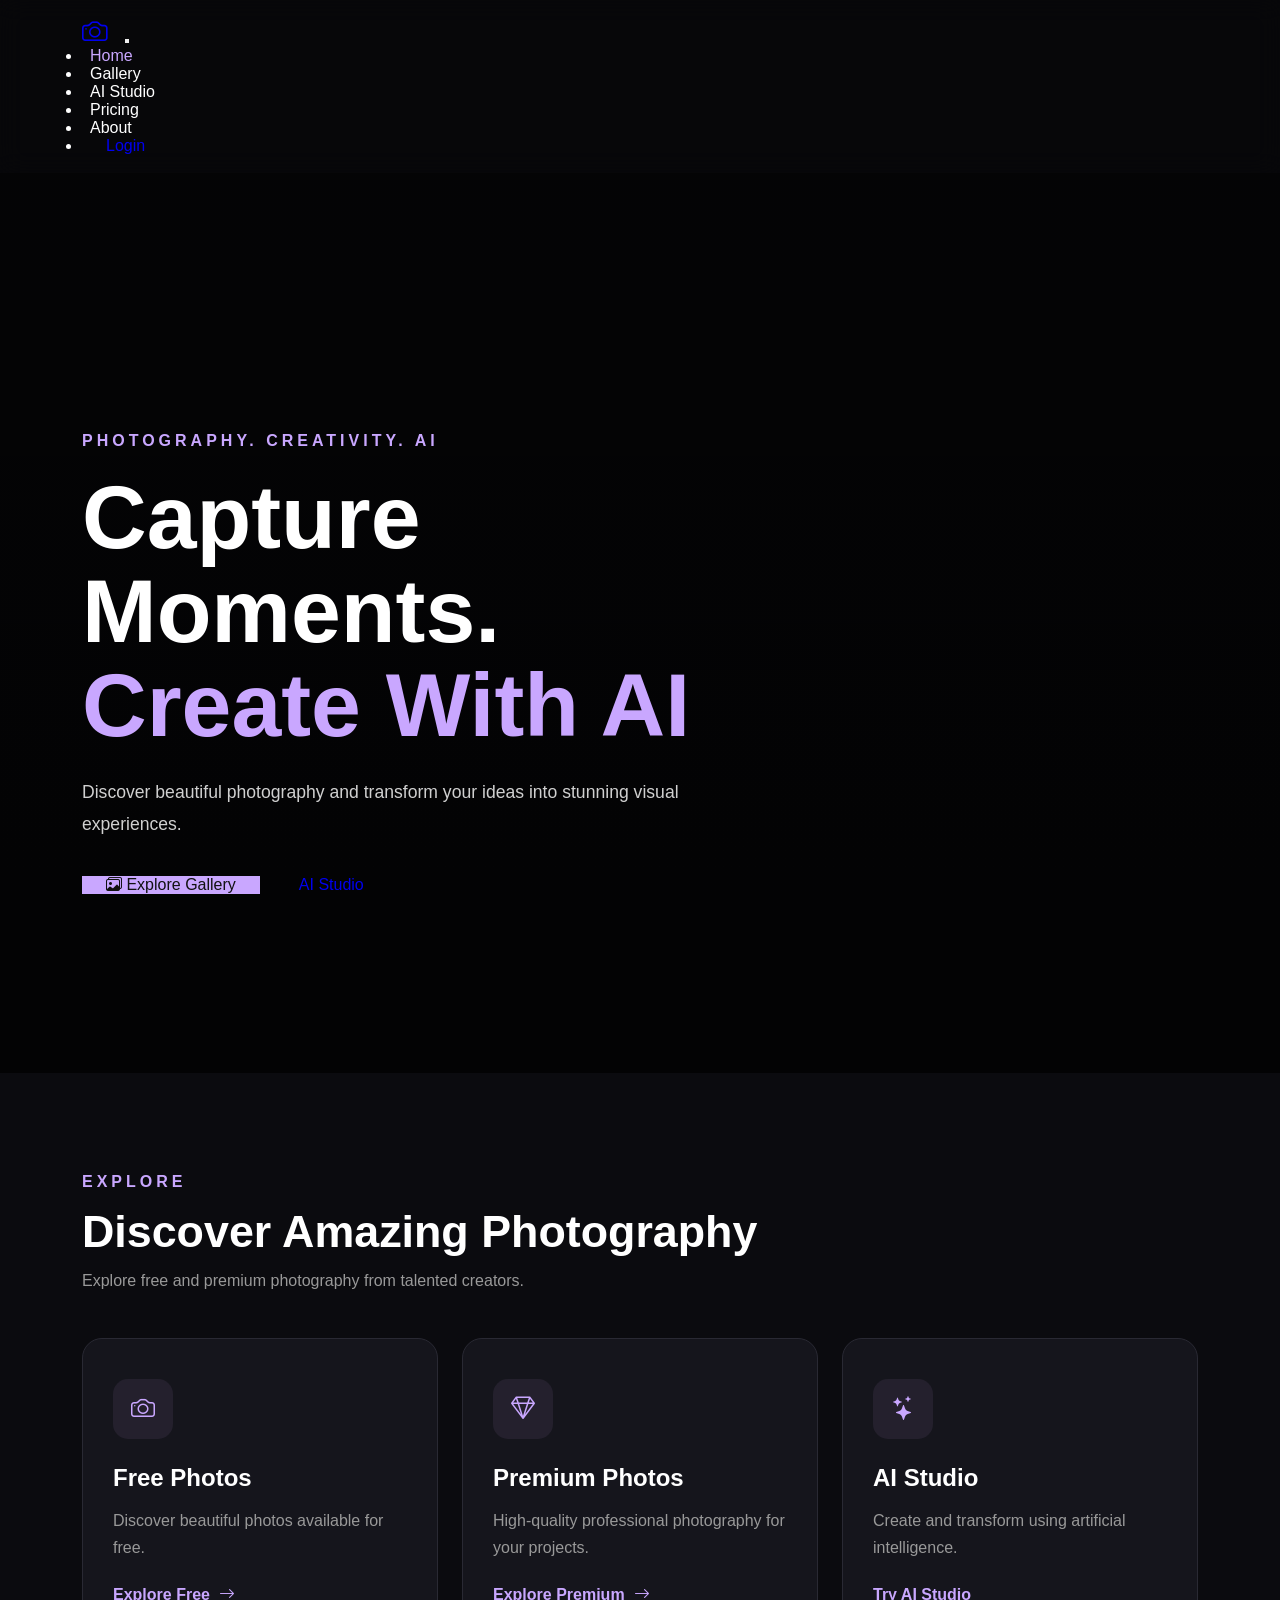
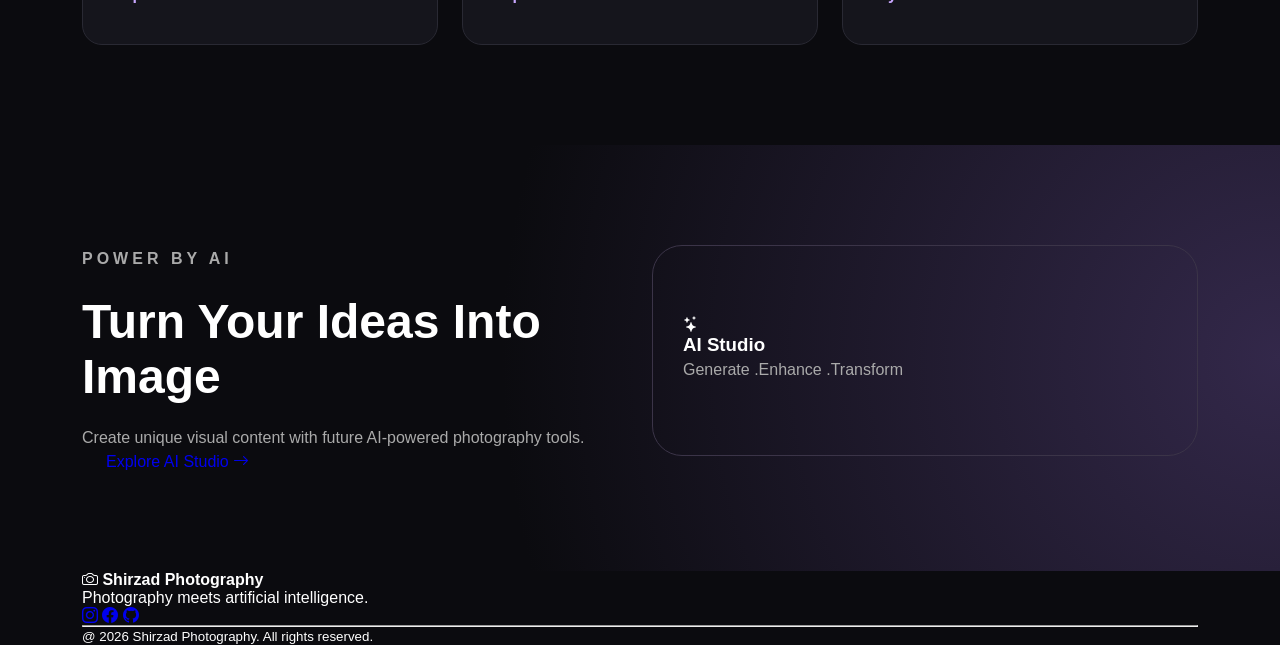
==== Photography Website/index.html @ e601b2ee "Photogragphy I start This Website." ====
<!DOCTYPE html>
<html lang="en">
<head>
<meta charset="UTf-8">
<meta name="viewport" content="width=device-width,initial-scale=1.0">
<title>Shirzad Photography</title>
<!---Bootstrap Css---> 
    <link
        rel="stylesheet" href="bootstrap-5.3.8-dist/css/bootstrap-grid.min.css">
<!---- Bootstrap Icons----->
 <link
        rel="stylesheet"
        href="https://cdn.jsdelivr.net/npm/bootstrap-icons@1.13.1/font/bootstrap-icons.min.css">
<!---link Css---->
<link rel="stylesheet" href="Css/style.css"> 
</head>
<body>
    <!----Navbar--->
    <nav class="navbar navbar-expand-lg navbar-dark fixed-top">
        <div class="container">
            <a class="navbar-brand fw-bold" href="#">
                <i class="bi bi-camera"></i>
            </a>
            <button class="navbar-toggler"
                    type="button"
                    data-bs-toggle="collapse"
                    data-bs-target="#navbarNav">
                    <span class="navbar-toggler-icon"></span>
                </button>
                <div class="collapse navbar-collapse" id="navbarNav">
                    <ul class="navbar-nav mx-auto">
                        <li class="nav-item">
                            <a class="nav-link active" href="#">Home</a>
                        </li>
                        <li class="nav-item">
                            <a class="nav-link" href="#">Gallery</a>
                        </li>
                        <li class="nav-item">
                            <a class="nav-link" href="#">AI Studio</a>
                        </li>
                        <li class="nav-item">
                            <a class="nav-link" href="#">Pricing</a>
                        </li>
                        <li class="nav-item">
                            <a class="nav-link" href="#">About</a>
                        </li>
                        <li class="nav-item">
                            <a href="#" class="btn btn-light rounded-pill px-4">Login</a>
                        </li>
                    </ul>
                </div>   
        </div>
    </nav>
    <!---Hero Section---> 
    <section class="hero">
        <div class="container">
            <div class="hero-content">
                <p class="hero-subtitle">PHOTOGRAPHY. CREATIVITY. AI</p>
                <h1> Capture Moments. <br>
                    <span>Create With AI</span>
                </h1>
                <p class="hero-text">Discover beautiful photography and transform your ideas into stunning visual experiences.
                </p>
                <div class="hero-buttons">
                    <a href="#" class="btn btn-primary btn-lg rounded-pill px-4">
                        <i class="bi bi-images"></i>
                        Explore Gallery
                    </a>
                    <a href="#" class="btn btn-outline-light btn-lg rounded-pill px-4">
                        <i bi bi-stars></i>
                        AI Studio
                    </a>
                </div>
            </div>
        </div>
    </section>
    <!-----Gallery Preview------>
    <section class="gallery-section">
        <div class="container">
            <div class="section-title text-center">
                <p>EXPLORE</p>
                <h2> Discover Amazing Photography</h2>
                <span> Explore free and premium photography from talented creators.</span>
            </div>
            <div class="row g-4 mt-4">
                <!---Free--->
                <div class="col-md-4">
                    <div class="gallery-card">
                        <div class="card-icon">
                            <i class="bi bi-camera"></i>
                        </div>
                        <h3>Free Photos</h3>
                        <p>Discover beautiful photos available for free.</p>
                        <a href="#">Explore Free
                            <i class="bi bi-arrow-right"></i>
                        </a>
                    </div>
                </div>
                <!----Premium--->
                <div class="col-md-4">
                    <div class="gallery-card premium">
                        <div class="card-icon">
                            <i class="bi bi-gem"></i>
                        </div>
                        <h3>Premium Photos</h3>
                        <p>High-quality professional photography for your projects.</p>
                        <a href="#">Explore Premium
                            <i class="bi bi-arrow-right"></i>
                        </a>
                    </div>
                </div>
                <!---AI--->
                <div class="col-md-4">
                    <div class="gallery-card ai">
                        <div class="card-icon">
                            <i class="bi bi-stars"></i>
                        </div>
                        <h3>AI Studio</h3>
                        <p>Create and transform using artificial intelligence.</p>
                        <a href="#">Try AI Studio 
                            <i class="bi bi-arrw-right"></i>
                        </a>
                    </div>
                </div>
            </div>
        </div>
    </section>
    <!---AI Section--->
    <section class="ai-section">
        <div class="container">
            <div class="row align-item-cneter">
                <div class="col-lg-6">
                    <P class="ai-subtitle">POWER BY AI</P>
                    <h2>Turn Your Ideas Into Image</h2>
                    <P> Create unique visual content with future AI-powered photography tools.</P>
                    <a  href="#" class="btn btn-light rounded-pill px-4"> Explore AI Studio
                        <i class="bi bi-arrow-right"></i>
                    </a>
                </div>
                <div class="col-lg-6 text-center">
                    <div class="ai-box">
                        <i class="bi bi-stars"></i>
                        <h3>AI Studio</h3>
                        <p>Generate .Enhance .Transform</div></p>
                    </div>
                </div>
            </div>
        </div>
    </section>
    <!---Footer--->
    <footer>
        <div class="container text-center">
            <h4>
                <i class="bi bi-camera"></i>
                Shirzad Photography
            </h4>
            <p>Photography meets artificial intelligence.</p>
            <div class="social-icons">
                <a href="#">
                    <i class="bi bi-instagram"></i>
                </a>
                <a href="#">
                    <i class="bi bi-facebook"></i>
                </a>
                <a href="#">
                    <i class="bi bi-github"></i>
                </a>
            </div>
            <hr>
            <small>
                @ 2026 Shirzad Photography. All rights reserved.
            </small>
        </div>
    </footer>
    <!---Bootstrap JavaScript--->
    <script src="bootstrap-5.3.8-dist/js/bootstrap.bundle.min.js"></script>
    <!---link JavaScript--->
    <script src="Js/script.js"></script>
</body>
</html>
---- Photography Website/Css/style.css ----
*{
    margin: 0;
    padding: 0;
    box-sizing: border-box;
}
body {
    font-family: Arial,sans-serif;
    background: #0b0b0f;
    color: #ffffff;
}
a {
    text-decoration: none;
}
/*---Navbar----*/
.navbar {
    background: rgba(0, 0, 0, 0.35);
    backdrop-filter: blur(12px);
    padding: 18px 0;
}
.navbar-brand {
    font-size: 1.6rem;
    letter-spacing: 1px;
}
.navbar-brand i {
    margin-right: 8px;
}
.nav-link {
    color: #ffffff !important;
    margin: 0 8px;
    transition: 0.3s;
}
.nav-link:hover, .nav-link.active {
    color: #c9a7ff !important;
}
/* Hero */
.hero {
    min-height: 100vh;
    display: flex;
    align-items: center;
    background: linear-gradient(
        rgba(0, 0, 0, 0.65),
        rgba(0, 0, 0, 0.75)
    ),
    url("../Image/");
    background-size: cover;
    background-position: center;
    position: relative;
}
.hero-content {
    max-width: 750px;
    padding-top: 80px;
}
.hero-subtitle {
    color: #c9a7ff;
    font-weight: bold;
    letter-spacing: 4px;
    margin-bottom: 20px;
}
.hero h1{
    font-size: clamp(3rem, 7vw, 6rem);
    font-weight: 800;
    line-height: 1.05;
}
.hero h1 span {
    color: #c9a7ff;
}
.hero-text {
    max-width: 600px;
    margin-top: 25px;
    margin-bottom: 35px;
    font-size: 1.1rem;
    line-height: 1.8;
    color: #d0d0d0;
}
.hero-buttons {
    display: flex;
    gap: 15px;
    flex-wrap: wrap;
}
.hero-buttons .btn-primary {
    background: #c9a7ff;
    border-color: #c9a7ff;
    color: #111;
}
.hero-buttons .btn-primary:hover {
    background: #ffffff;
    border-color: #ffffff;
}
/* Gallery Section */
.gallery-section {
    padding: 100px 0;
    background: #0b0b0f;
}
.section-title p {
    color: #c9a7ff;
    letter-spacing: 4px;
    font-weight: bold;
}
.section-title h2 {
    font-size: 2.8rem;
    font-weight: 700;
    margin: 15px 0;
}
.section-title span {
    color: #999;
}
/* Gallery cards */
.gallery-card {
    height: 100%;
    padding: 40px 30px;
    background: #15151c;
    border: 1px solid #292933;
    border-radius: 20px;
    transition: all 0.4s ease;
}
.gallery-card:hover {
    transform: rotateY(-10px);
    border-color: #c9a7ff;
    box-shadow: 0 20px 50px rgba(201, 167, 255, 0.12);
}
.card-icon {
    width: 60px;
    height: 60px;
    display: flex;
    align-items: center;
    justify-content: center;
    border-radius: 15px;
    background: #24202d;
    color: #c9a7ff;
    font-size: 1.5rem;
    margin-bottom: 25px;
}
.gallery-card h3{
    font-size: 1.5rem;
    margin-bottom: 15px;
}
.gallery-card p {
    color: #999;
    line-height: 1.7;
    margin-bottom: 25px;
}
.gallery-card a {
    color: #c9a7ff;
    font-weight: 600;
}
.gallery-card a i {
    margin-left: 5px;
    transition: 0.3s;
}
.gallery-card a:hover i {
    margin-left: 12px;
}
/* AI SECRION */
.ai-section {
    padding: 100px 0;
    background: radial-gradient(circle at right,
    #33284a,
    #0b0b0f 60%
    );
}
.ai-subtitle {
    color: #c9a7ff;
    letter-spacing: 4px;
    font-weight: bold;
}
.ai-section h2 {
    font-size: 3rem;
    font-weight: 700;
    margin: 20px 0;
}
.ai-section p {
    color: #aaa;
    line-height: 1.8;
    max-width: 550px;
}
.ai-box {
    padding: 70px 30px;
    border: 1px solid #3b3448;
    border-radius: 30px;
    
}
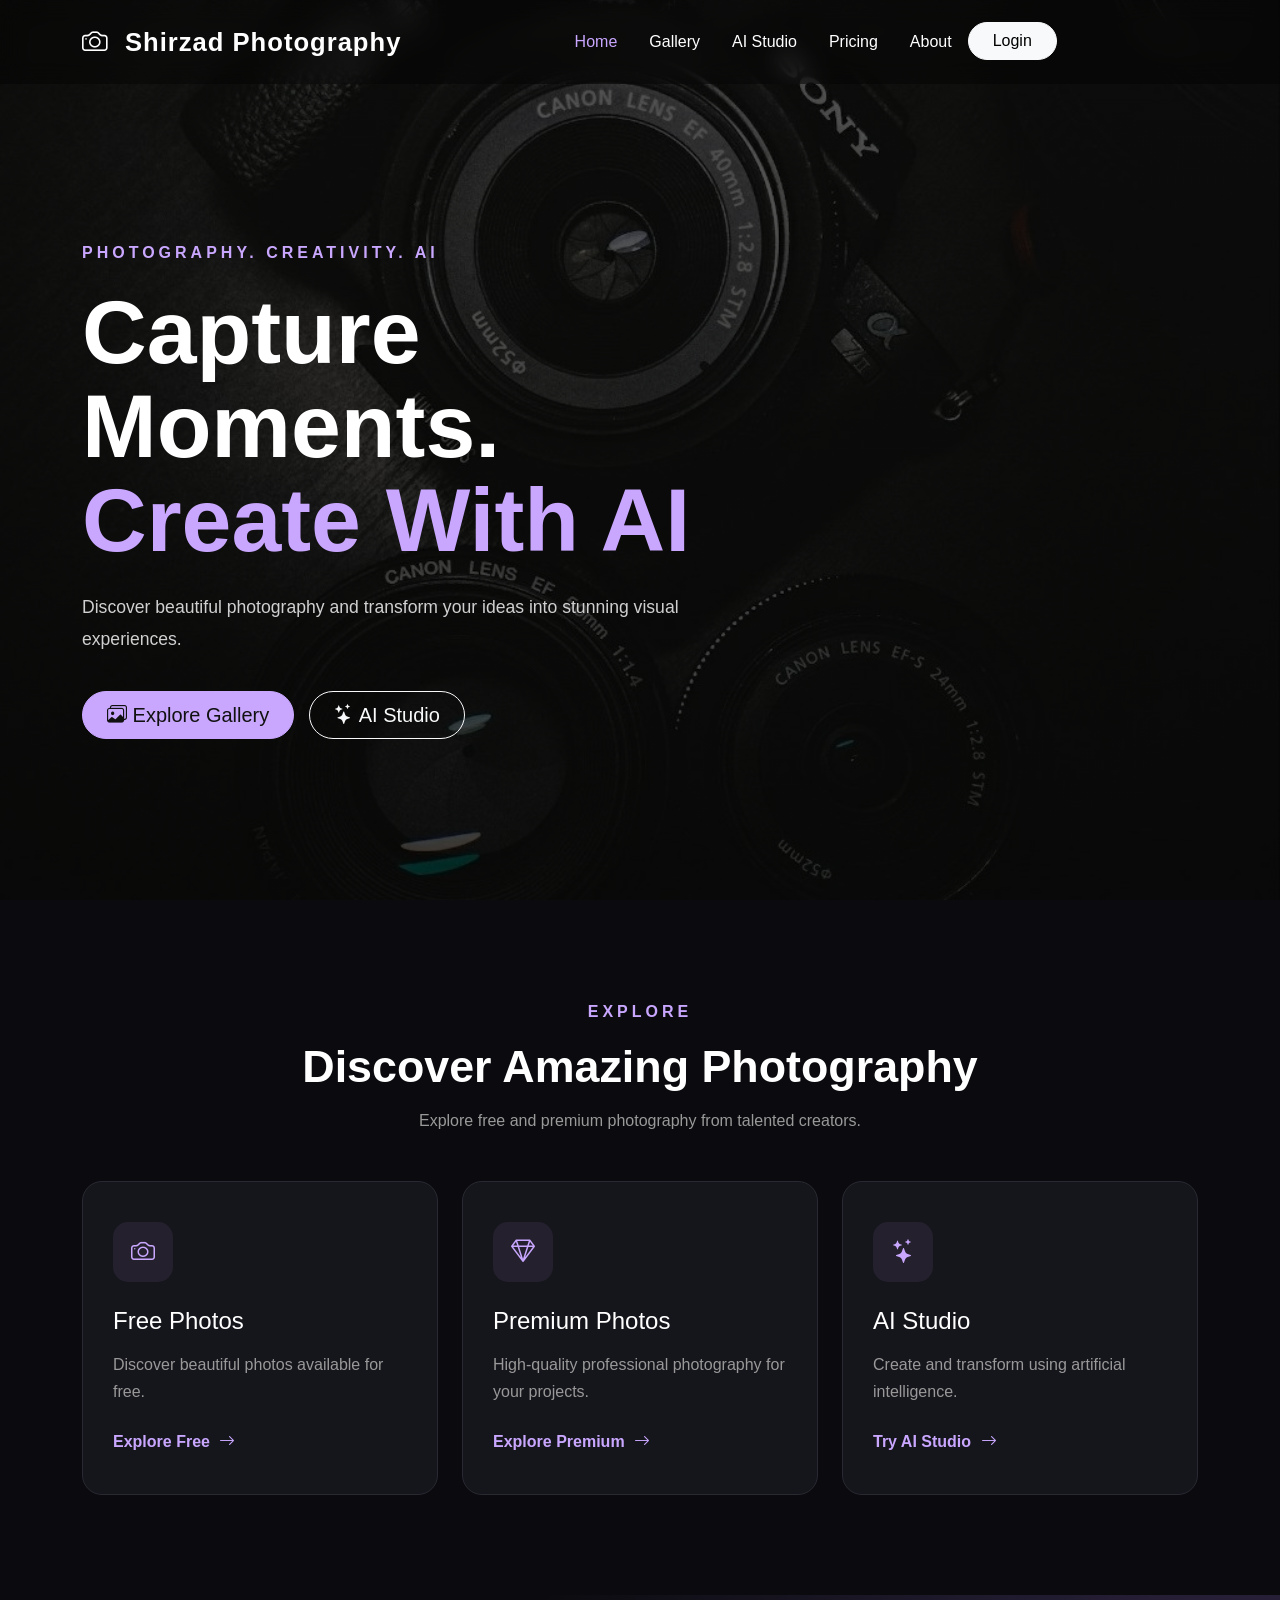
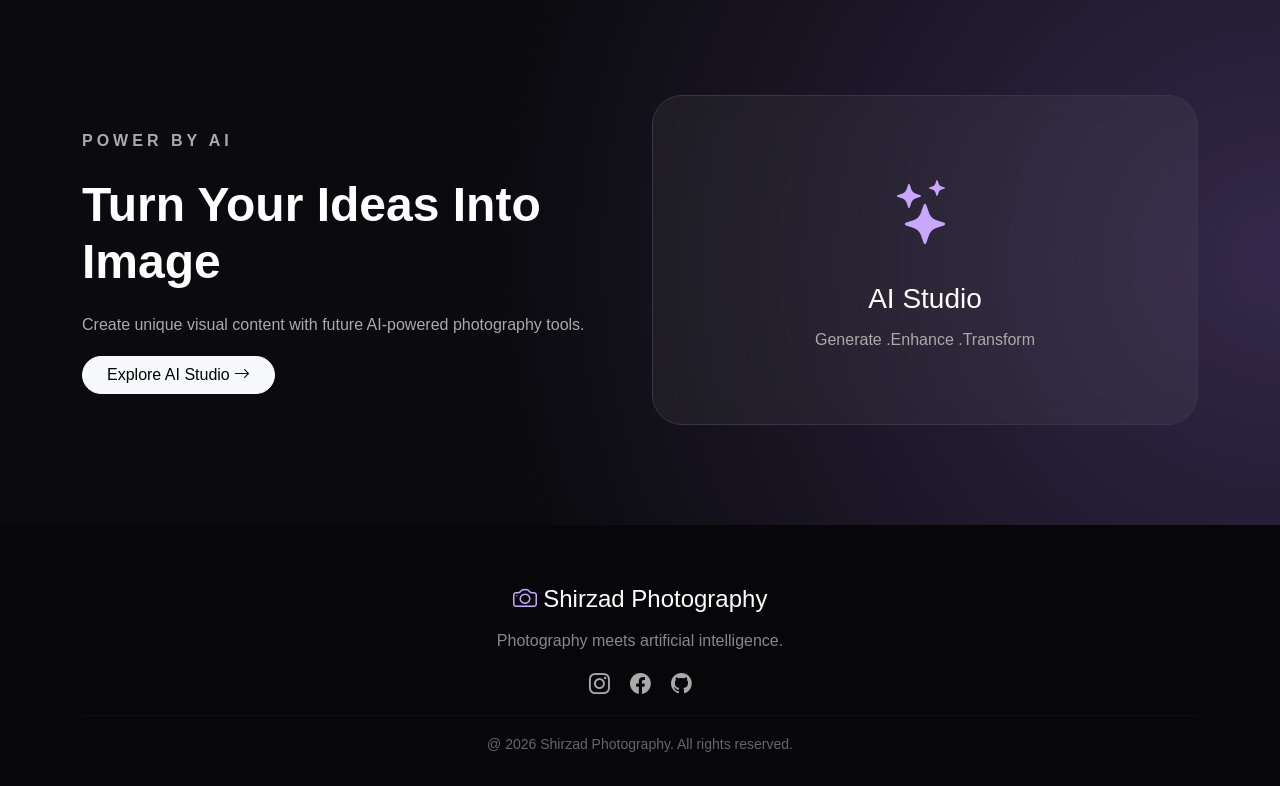
==== commit f5e46f37: "Making header Today making header and the gallery of my website." ====
--- a/Photography Website/index.html
+++ b/Photography Website/index.html
@@ -1,12 +1,12 @@
 <!DOCTYPE html>
 <html lang="en">
 <head>
-<meta charset="UTf-8">
+<meta charset="UTF-8">
 <meta name="viewport" content="width=device-width,initial-scale=1.0">
 <title>Shirzad Photography</title>
 <!---Bootstrap Css---> 
     <link
-        rel="stylesheet" href="bootstrap-5.3.8-dist/css/bootstrap-grid.min.css">
+        rel="stylesheet" href="bootstrap-5.3.8-dist/css/bootstrap.min.css">
 <!---- Bootstrap Icons----->
  <link
         rel="stylesheet"
@@ -18,22 +18,30 @@
     <!----Navbar--->
     <nav class="navbar navbar-expand-lg navbar-dark fixed-top">
         <div class="container">
+            <!---Logo--->
             <a class="navbar-brand fw-bold" href="#">
                 <i class="bi bi-camera"></i>
+                Shirzad Photography
             </a>
+            <!----Mobile Button---->
             <button class="navbar-toggler"
                     type="button"
                     data-bs-toggle="collapse"
-                    data-bs-target="#navbarNav">
+                    data-bs-target="#navbarNav"
+                    aria-controls="navbarNav"
+                    aria-expanded="false"
+                    aria-label="Toggle navigation"
+                    >
                     <span class="navbar-toggler-icon"></span>
                 </button>
+                <!----Meun---->
                 <div class="collapse navbar-collapse" id="navbarNav">
                     <ul class="navbar-nav mx-auto">
                         <li class="nav-item">
                             <a class="nav-link active" href="#">Home</a>
                         </li>
                         <li class="nav-item">
-                            <a class="nav-link" href="#">Gallery</a>
+                            <a class="nav-link" href="gallery.html">Gallery</a>
                         </li>
                         <li class="nav-item">
                             <a class="nav-link" href="#">AI Studio</a>
@@ -67,7 +75,7 @@
                         Explore Gallery
                     </a>
                     <a href="#" class="btn btn-outline-light btn-lg rounded-pill px-4">
-                        <i bi bi-stars></i>
+                        <i class="bi bi-stars"></i>
                         AI Studio
                     </a>
                 </div>
@@ -118,7 +126,7 @@
                         <h3>AI Studio</h3>
                         <p>Create and transform using artificial intelligence.</p>
                         <a href="#">Try AI Studio 
-                            <i class="bi bi-arrw-right"></i>
+                            <i class="bi bi-arrow-right"></i>
                         </a>
                     </div>
                 </div>
@@ -128,7 +136,7 @@
     <!---AI Section--->
     <section class="ai-section">
         <div class="container">
-            <div class="row align-item-cneter">
+            <div class="row align-items-center">
                 <div class="col-lg-6">
                     <P class="ai-subtitle">POWER BY AI</P>
                     <h2>Turn Your Ideas Into Image</h2>
@@ -141,7 +149,7 @@
                     <div class="ai-box">
                         <i class="bi bi-stars"></i>
                         <h3>AI Studio</h3>
-                        <p>Generate .Enhance .Transform</div></p>
+                        <p>Generate .Enhance .Transform</p>
                     </div>
                 </div>
             </div>
--- a/Photography Website/Css/style.css
+++ b/Photography Website/Css/style.css
@@ -32,6 +32,22 @@
 .nav-link:hover, .nav-link.active {
     color: #c9a7ff !important;
 }
+.navbar-nav {
+    list-style: none !important;
+    padding-left: 0 !important;
+    margin-bottom: 0 !important;
+}
+.navbar-nav .nav-item {
+    list-style: none !important;
+}
+.navbar-nav .nav-link {
+    display: block;
+}
+.navbar-brand {
+    display: flex;
+    align-items: center;
+    gap: 8px;
+}
 /* Hero */
 .hero {
     min-height: 100vh;
@@ -41,7 +57,7 @@
         rgba(0, 0, 0, 0.65),
         rgba(0, 0, 0, 0.75)
     ),
-    url("../Image/");
+    url("../Image/hero1.jpg");
     background-size: cover;
     background-position: center;
     position: relative;
@@ -177,5 +193,240 @@
     padding: 70px 30px;
     border: 1px solid #3b3448;
     border-radius: 30px;
-    
+    background: rgba(255, 255, 225, 0.05);
+    backdrop-filter: blur(12px);
+}
+.ai-box i {
+    font-size: 4rem;
+    color: #c9a7ff;
+}
+.ai-box h3 {
+    margin-top: 20px ;
+}
+.ai-box p {
+    margin: 10px auto 0;    
+}
+/* FOOTER */
+footer{
+    padding: 60px 0 30px;
+    background: #07070a;
+}
+footer h4 {
+    font-size: 1.5rem;
+}
+footer h4 i {
+    color: #c9a7ff;
+}
+footer p {
+    color: #888;
+    margin: 15px 0 ;
+}
+.social-icons {
+    display: flex;
+    gap: 20px;
+    justify-content: center;
+    margin-top: 25px 0;
+}
+.social-icons a {
+    color: #aaa;
+    font-size: 1.3rem;
+    transition: 0.3s;
+}
+.social-icons a:hover {
+    color: #c9a7ff;
+}
+footer hr {
+    border-color: #292929;
+}
+footer small {
+    color: #666;
+}
+/* RESPONSIVE */
+@media (max-width: 768px) {
+    .hero {
+        min-height: 90vh;
+    }
+    .hero-content {
+        padding-top: 100px;
+    }
+    .hero h1 {
+        font-size: 3.2rem;
+    }
+    .section-title h2 {
+        font-size: 2.2rem;
+    }
+    .ai-section h2{
+        font-size: 2.3rem;
+    }
+    .ai-box {
+        margin-top : 40px;
+    }
+}
+/* ------- Gallery page ------ */
+.gallery-header {
+    padding: 170px 0 90px;
+    background: radial-gradient(
+        circle at top right,
+        #33284a,
+        #0b0b0f 60%
+    );
+}
+.gallery-subtitle {
+    color: #c9a7ff;
+    letter-spacing: 4px;
+    font-weight: bold;
+}
+.gallery-header h1 {
+    font-size: 3.5rem;
+    font-weight: 800;
+    margin: 20px 0;
+}
+.gallery-header h1 span {
+    color: #c9a7ff;
+}
+.gallery-header p:last-child {
+    color: #999;
+}
+/*---------- Search --------- */
+.search-box {
+    display: flex;
+    align-items: center;
+    background: #15151c;
+    border: 1px solid #292933;
+    border-radius: 50px;
+    padding: 12px 20px;
+}
+.search-box i {
+    color: #c9a7ff;
+    margin-left: 12px;
+}
+.search-box input {
+    width: 100%;
+    background: transparent;
+    border: none;
+    outline: none;
+    color: white;
+}
+.search-box input::placeholder{
+    color: #777;
+}
+/*--------------- Gallery Content --------- */
+.gallery-content {
+    padding: 80px 0 100px;
+    background: #0b0b0f;
+}
+/* ----------- Filter Buttons ---------- */
+.filter-buttons{
+    display: flex;
+    justify-content: center;
+    flex-wrap: wrap;
+    gap: 10px;
+}
+.filter-btn {
+    border: 1px solid #33333d;
+    background: #15151c;
+    color: #aaa;
+    padding: 10px 20px;
+    border-radius: 50px;
+    cursor: pointer;
+    transition: 0.3s;
+}
+.filter-btn:hover,
+.filter-btn.active {
+    background: #c9a7ff;
+    border-color: #c9a7ff;
+    color: #111;
+}
+/*------- Photo Card -------------- */
+.photo-card {
+    height: 100%;
+    overflow: hidden;
+    background: #15151c;
+    border: 1px solid #292933;
+    border-radius: 20px;
+    transition: 0.4s;
+}
+.photo-card:hover {
+    transform: translateY(-8px);
+    border-color: #c9a7ff;
+    box-shadow: 0 20px 50px rgba(201, 167, 255, 0.12);
+}
+/*----- image ----- */
+.photo-image{
+    height: 300px;
+    position: relative;
+    overflow: hidden;
+}
+.photo-image img{
+    width: 100%;
+    height: 100%;
+    object-fit: cover;
+    transition: 0.5s;
+}
+.photo-card:hover .photo-image img{
+    transform: scale(1.08);
+}
+/*------ Badge ---- */
+.photo-badge {
+    position: absolute;
+    top: 15px;
+    right: 15px;
+    padding: 7px 13px;
+    border-radius: 50px;
+    font-size: 0.75rem;
+    font-weight: bold;
+}
+.free-badge {
+    background: #ffffff;
+    color: #111;
+}
+.premium-badge {
+    background: #c9a7ff;
+    color: #111;
+}
+/*----- Photo-info ------- */
+.photo-info {
+    padding: 25px;
+}
+.photo-info h5 {
+    font-size: 1.2rem;
+    margin-bottom: 8px;
+}
+.view-btn {
+    background: transparent;
+    border: 1px solid #c9a7ff;
+    padding: 8px 18px;
+    border-radius: 50px;
+    transition: 0.3s;
+}
+.view-btn:hover {
+    background: #c9a7ff;
+    color: #111;
+}
+.price {
+    color: #c9a7ff;
+    font-weight: 1.2rem;
+    font-weight: bold;
+}
+/*------- Mobile ------ */
+@media (max-width: 768px){
+    .gallery-header h1{
+        font-size: 2.5rem;
+    }
+    .photo-image{
+        height: 250px;
+    }
+}
+.lightbox{
+    position: fixed;
+    top: 0;
+    left: 0;
+    width: 100%;
+    height: 100vh;
+    background: rgba(0, 0, 0, 0.92);
+    display: none;
+    align-items: center;
+    justify-content: center;
+    z-index: 2000;
+    padding: 30px;
 }
